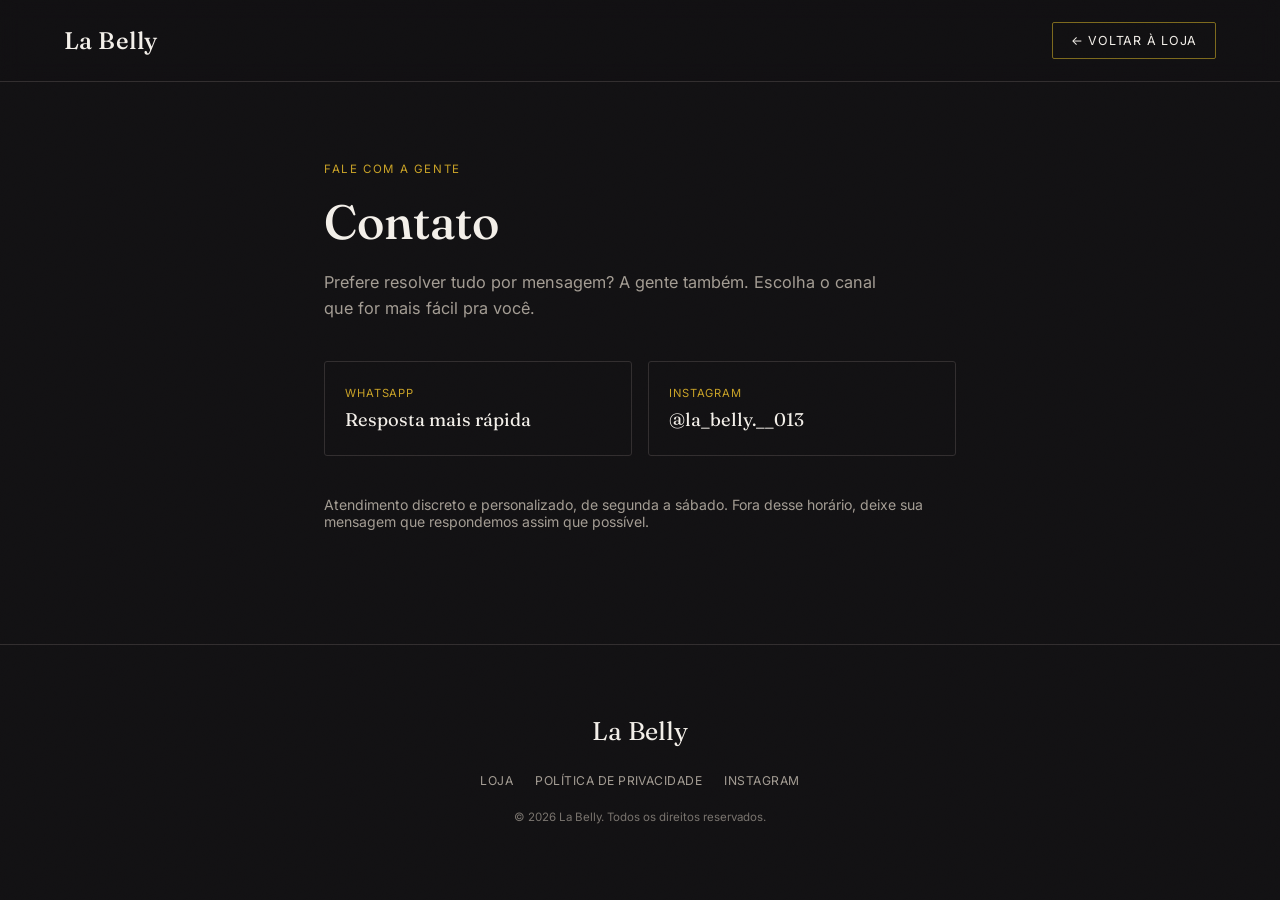
==== contato.html @ c4e5e794 "teste" ====
<!DOCTYPE html>
<html lang="pt-BR">
<head>
<meta charset="UTF-8">
<meta name="viewport" content="width=device-width, initial-scale=1.0">
<title>Contato — La Belly</title>
<meta name="description" content="Fale com a La Belly pelo WhatsApp ou Instagram, com atendimento discreto e personalizado.">
<link rel="canonical" href="https://labelly.netlify.app/contato.html">
<link rel="icon" type="image/svg+xml" href="favicon.svg">
<meta name="theme-color" content="#121113">
<link rel="preconnect" href="https://fonts.googleapis.com">
<link rel="preconnect" href="https://fonts.gstatic.com" crossorigin>
<link href="https://fonts.googleapis.com/css2?family=Fraunces:ital,opsz,wght@0,9..144,300;0,9..144,500;0,9..144,600;1,9..144,500&family=Inter:wght@400;500;600&display=swap" rel="stylesheet">
<link rel="stylesheet" href="css/style.css">
</head>
<body>

<div class="grain"></div>

<header class="site-header">
  <a class="brand" href="index.html">La Belly</a>
  <a class="header-cta" href="index.html">← Voltar à loja</a>
</header>

<main class="page-content">
  <p class="page-kicker">Fale com a gente</p>
  <h1 class="page-title">Contato</h1>
  <p class="page-lead">Prefere resolver tudo por mensagem? A gente também. Escolha o canal que for mais fácil pra você.</p>

  <div class="page-contact-grid">
    <a class="page-contact-card" id="contatoWhatsapp" target="_blank" rel="noopener">
      <span class="page-contact-label">WhatsApp</span>
      <span class="page-contact-value">Resposta mais rápida</span>
    </a>
    <a class="page-contact-card" href="https://instagram.com/la_belly.__013" target="_blank" rel="noopener">
      <span class="page-contact-label">Instagram</span>
      <span class="page-contact-value">@la_belly.__013</span>
    </a>
  </div>

  <p class="page-note">Atendimento discreto e personalizado, de segunda a sábado. Fora desse horário, deixe sua mensagem que respondemos assim que possível.</p>
</main>

<footer class="site-footer">
  <div class="footer-brand">La Belly</div>
  <div class="footer-links">
    <a href="index.html">Loja</a>
    <a href="privacidade.html">Política de Privacidade</a>
    <a href="https://instagram.com/la_belly.__013" target="_blank" rel="noopener">Instagram</a>
  </div>
  <p class="footer-fine">© <span id="year"></span> La Belly. Todos os direitos reservados.</p>
</footer>

<script src="js/config.js"></script>
<script>
  document.getElementById('contatoWhatsapp').href =
    'https://wa.me/' + CONFIG.whatsappNumber + '?text=' +
    encodeURIComponent('Olá! Vim pelo site da ' + CONFIG.nomeLoja + ' e queria tirar uma dúvida.');
  document.getElementById('year').textContent = new Date().getFullYear();
</script>
</body>
</html>
---- css/style.css ----
/* ==========================================================
   LA BELLY — design tokens
   ========================================================== */
:root{
  --bg: #121113;
  --bg-alt: #1a1719;
  --card: #1c1a1d;
  --line: #322e2f;
  --text: #F3EFE9;
  --text-muted: #a39c93;
  --accent: #C9A227;
  --accent-dim: #7c691d;
  --accent-soft: rgba(201,162,39,0.14);

  --serif: 'Fraunces', Georgia, serif;
  --sans: 'Inter', -apple-system, sans-serif;

  --maxw: 1240px;
}

*{ box-sizing: border-box; }
html{ scroll-behavior: smooth; }

body{
  margin: 0;
  background: var(--bg);
  color: var(--text);
  font-family: var(--sans);
  -webkit-font-smoothing: antialiased;
}

img{ max-width: 100%; display: block; }
a{ color: inherit; text-decoration: none; }

@media (prefers-reduced-motion: reduce){
  *{ animation-duration: 0.001ms !important; transition-duration: 0.001ms !important; scroll-behavior: auto !important; }
}

/* film-grain overlay for depth */
.grain{
  position: fixed; inset: 0; pointer-events: none; z-index: 999;
  opacity: 0.035; mix-blend-mode: overlay;
  background-image: url("data:image/svg+xml,%3Csvg xmlns='http://www.w3.org/2000/svg' width='120' height='120'%3E%3Cfilter id='n'%3E%3CfeTurbulence type='fractalNoise' baseFrequency='0.9' numOctaves='2' stitchTiles='stitch'/%3E%3C/filter%3E%3Crect width='100%25' height='100%25' filter='url(%23n)'/%3E%3C/svg%3E");
}

/* ==========================================================
   HEADER
   ========================================================== */
.site-header{
  position: sticky; top: 0; z-index: 100;
  display: flex; align-items: center; justify-content: space-between;
  padding: 22px clamp(20px, 5vw, 64px);
  background: rgba(18,17,19,0.82);
  backdrop-filter: blur(10px);
  border-bottom: 1px solid var(--line);
}
.brand{
  font-family: var(--serif);
  font-weight: 500;
  font-size: 1.5rem;
  letter-spacing: 0.02em;
}
.main-nav{
  display: flex; gap: 28px;
  font-size: 0.8rem;
  letter-spacing: 0.08em;
  text-transform: uppercase;
  color: var(--text-muted);
}
.main-nav a{ transition: color 0.2s ease; }
.main-nav a:hover, .main-nav a:focus-visible{ color: var(--accent); }
.header-actions{ display: flex; align-items: center; gap: 18px; }

.header-cta{
  font-size: 0.78rem;
  letter-spacing: 0.06em;
  text-transform: uppercase;
  border: 1px solid var(--accent-dim);
  padding: 10px 18px;
  border-radius: 2px;
  transition: border-color 0.2s ease, background 0.2s ease, transform 0.2s ease;
}
.header-cta:hover, .header-cta:focus-visible{
  border-color: var(--accent);
  background: var(--accent-soft);
  transform: translateY(-1px);
}

/* nav links get an animated underline */
.main-nav a{ position: relative; padding-bottom: 4px; }
.main-nav a::after{
  content: "";
  position: absolute; left: 0; bottom: 0;
  width: 0; height: 1px;
  background: var(--accent);
  transition: width 0.25s ease;
}
.main-nav a:hover::after, .main-nav a:focus-visible::after{ width: 100%; }

/* hamburger */
.menu-toggle{
  display: none;
  flex-direction: column;
  justify-content: center;
  gap: 5px;
  width: 40px; height: 40px;
  background: transparent;
  border: 1px solid var(--line);
  border-radius: 2px;
  cursor: pointer;
  padding: 0;
}
.menu-toggle span{
  display: block;
  width: 18px; height: 1px;
  margin: 0 auto;
  background: var(--text);
  transition: transform 0.3s ease, opacity 0.3s ease;
}
.menu-toggle[aria-expanded="true"] span:nth-child(1){ transform: translateY(6px) rotate(45deg); }
.menu-toggle[aria-expanded="true"] span:nth-child(2){ opacity: 0; }
.menu-toggle[aria-expanded="true"] span:nth-child(3){ transform: translateY(-6px) rotate(-45deg); }

/* mobile drawer */
.drawer{
  position: fixed; top: 0; right: 0; z-index: 200;
  width: min(300px, 78vw); height: 100dvh;
  background: var(--bg-alt);
  border-left: 1px solid var(--line);
  padding: 90px 30px 40px;
  display: flex; flex-direction: column; justify-content: space-between;
  transform: translateX(100%);
  transition: transform 0.4s cubic-bezier(.2,.8,.2,1);
}
.drawer.open{ transform: translateX(0); }
.drawer-nav{
  display: flex; flex-direction: column; gap: 22px;
  font-family: var(--serif);
  font-size: 1.4rem;
}
.drawer-whatsapp{
  border: 1px solid var(--accent-dim);
  text-align: center;
  padding: 14px;
  border-radius: 2px;
  font-size: 0.82rem;
  letter-spacing: 0.05em;
  text-transform: uppercase;
}
.drawer-backdrop{
  position: fixed; inset: 0; z-index: 190;
  background: rgba(0,0,0,0.5);
  opacity: 0; pointer-events: none;
  transition: opacity 0.35s ease;
}
.drawer-backdrop.open{ opacity: 1; pointer-events: auto; }

@media (max-width: 720px){
  .main-nav{ display: none; }
  .menu-toggle{ display: flex; }
  .header-cta{ display: none; }

  /* Hero mais compacto no mobile: dá pra ler o slogan inteiro e já
     enxergar o início do catálogo sem precisar rolar muito. */
  .hero{
    min-height: auto;
    padding-top: 48px;
    padding-bottom: 44px;
  }
  .hero-eyebrow{ margin-bottom: 16px; }
  .hero-title{
    font-size: clamp(2.1rem, 8vw, 2.8rem);
    margin-bottom: 18px;
  }
  .hero-sub{
    font-size: 0.98rem;
    margin-bottom: 26px;
  }
  .hero-actions{
    gap: 18px;
    margin-bottom: 30px;
  }
  .hero-trust{
    gap: 10px 20px;
    padding-top: 18px;
  }
}

/* ==========================================================
   HERO
   ========================================================== */
.hero{
  position: relative;
  min-height: 66vh;
  display: flex; align-items: center;
  padding: 0 clamp(20px, 5vw, 64px);
  overflow: hidden;
  border-bottom: 1px solid var(--line);
}
.hero-inner{ max-width: 640px; position: relative; z-index: 2; }
.hero-eyebrow{
  font-size: 0.78rem;
  letter-spacing: 0.14em;
  text-transform: uppercase;
  color: var(--accent);
  margin: 0 0 22px;
}
.hero-title{
  font-family: var(--serif);
  font-weight: 500;
  font-size: clamp(2.6rem, 6vw, 4.4rem);
  line-height: 1.05;
  margin: 0 0 24px;
  letter-spacing: -0.01em;
}
.hero-title em{
  font-style: italic;
  font-weight: 500;
  color: var(--accent);
}
.hero-sub{
  font-size: 1.02rem;
  line-height: 1.65;
  color: var(--text-muted);
  max-width: 460px;
  margin: 0 0 36px;
}
.hero-actions{
  display: flex; align-items: center; gap: 28px;
  margin-bottom: 46px;
  flex-wrap: wrap;
}

.hero-btn{
  display: inline-block;
  background: var(--accent);
  color: #121113;
  font-weight: 600;
  font-size: 0.85rem;
  letter-spacing: 0.04em;
  text-transform: uppercase;
  padding: 15px 30px;
  border-radius: 2px;
  transition: transform 0.25s ease, box-shadow 0.25s ease;
}
.hero-btn:hover, .hero-btn:focus-visible{
  transform: translateY(-2px);
  box-shadow: 0 10px 30px -10px rgba(201,162,39,0.5);
}

.hero-link{
  font-size: 0.85rem;
  color: var(--text-muted);
  border-bottom: 1px solid transparent;
  transition: color 0.2s ease, border-color 0.2s ease;
}
.hero-link:hover, .hero-link:focus-visible{
  color: var(--text);
  border-color: var(--line);
}

.hero-trust{
  display: flex; flex-wrap: wrap; gap: 12px 28px;
  list-style: none;
  margin: 0; padding: 22px 0 0;
  border-top: 1px solid var(--line);
  max-width: 480px;
}
.hero-trust li{
  font-size: 0.74rem;
  letter-spacing: 0.04em;
  text-transform: uppercase;
  color: var(--text-muted);
  position: relative;
  padding-left: 14px;
}
.hero-trust li::before{
  content: "";
  position: absolute; left: 0; top: 6px;
  width: 5px; height: 5px;
  background: var(--accent);
  border-radius: 50%;
}

.hero-tagline{
  position: absolute;
  right: -4vw; top: 50%; transform: translateY(-50%);
  font-family: var(--serif);
  font-style: italic;
  font-weight: 500;
  font-size: clamp(6rem, 22vw, 18rem);
  color: transparent;
  -webkit-text-stroke: 1px var(--line);
  z-index: 1;
  user-select: none;
  white-space: nowrap;
}

.hero-scroll{
  position: absolute;
  left: clamp(20px, 5vw, 64px);
  bottom: 34px;
  display: flex; align-items: center; gap: 10px;
  font-size: 0.68rem;
  letter-spacing: 0.12em;
  text-transform: uppercase;
  color: var(--text-muted);
  z-index: 2;
}
.hero-scroll span{
  width: 1px; height: 30px;
  background: linear-gradient(var(--accent), transparent);
  animation: scrollpulse 1.8s ease-in-out infinite;
}
@keyframes scrollpulse{
  0%, 100%{ opacity: 0.3; transform: scaleY(0.7); transform-origin: top; }
  50%{ opacity: 1; transform: scaleY(1); transform-origin: top; }
}

@media (max-width: 900px){
  .hero-tagline{ display: none; }
}
@media (max-width: 560px){
  .hero-scroll{ display: none; }
}

/* ==========================================================
   SOBRE (about strip between hero and catalog)
   ========================================================== */
.sobre{
  border-bottom: 1px solid var(--line);
  background: var(--bg-alt);
}
.sobre-inner{
  max-width: 720px;
  margin: 0 auto;
  padding: 60px clamp(20px, 5vw, 64px);
  text-align: center;
}
.sobre-kicker{
  font-size: 0.72rem;
  letter-spacing: 0.14em;
  text-transform: uppercase;
  color: var(--accent);
  margin: 0 0 16px;
}
.sobre-texto{
  font-family: var(--serif);
  font-size: 1.3rem;
  line-height: 1.55;
  font-weight: 300;
  margin: 0;
  color: var(--text);
}

/* ==========================================================
   CATALOGO
   ========================================================== */
.catalogo{
  max-width: var(--maxw);
  margin: 0 auto;
  padding: 90px clamp(20px, 5vw, 64px) 40px;
}
.catalogo-head{
  display: flex; align-items: baseline; justify-content: space-between;
  border-bottom: 1px solid var(--line);
  padding-bottom: 22px;
  margin-bottom: 28px;
}
.catalogo-head h2{
  font-family: var(--serif);
  font-weight: 500;
  font-size: 2rem;
  margin: 0;
}
.catalogo-count{
  font-size: 0.82rem;
  color: var(--text-muted);
  margin: 0;
}

.busca-wrap{
  position: relative;
  display: flex; align-items: center;
  max-width: 420px;
  margin-bottom: 26px;
}
.busca-icone{
  position: absolute; left: 16px;
  color: var(--text-muted);
  pointer-events: none;
}
.busca-input{
  width: 100%;
  background: transparent;
  border: 1px solid var(--line);
  border-radius: 30px;
  padding: 13px 40px 13px 44px;
  font-family: var(--sans);
  font-size: 0.88rem;
  color: var(--text);
  transition: border-color 0.2s ease, background 0.2s ease;
}
.busca-input::placeholder{ color: var(--text-muted); }
.busca-input:hover{ border-color: var(--accent-dim); }
.busca-input:focus-visible, .busca-input:focus{
  outline: none;
  border-color: var(--accent);
  background: var(--accent-soft);
}
/* remove o "x" nativo do input search em navegadores baseados em WebKit/Chromium,
   já que temos nosso próprio botão de limpar estilizado */
.busca-input::-webkit-search-cancel-button{ -webkit-appearance: none; }

.busca-limpar{
  position: absolute; right: 12px;
  width: 24px; height: 24px;
  border: none;
  background: transparent;
  color: var(--text-muted);
  font-size: 0.75rem;
  cursor: pointer;
  border-radius: 50%;
  transition: color 0.2s ease, background 0.2s ease;
}
.busca-limpar:hover{ color: var(--accent); background: var(--accent-soft); }

.filtros{
  display: flex; flex-wrap: wrap; gap: 10px;
  margin-bottom: 44px;
}
.filtro-btn{
  font-size: 0.78rem;
  letter-spacing: 0.05em;
  text-transform: uppercase;
  padding: 9px 16px;
  border: 1px solid var(--line);
  border-radius: 20px;
  background: transparent;
  color: var(--text-muted);
  cursor: pointer;
  transition: all 0.2s ease;
  font-family: var(--sans);
}
.filtro-btn:hover{ color: var(--text); border-color: var(--accent-dim); }
.filtro-btn.ativo{
  color: #121113;
  background: var(--accent);
  border-color: var(--accent);
}

/* ==========================================================
   GRID + CARD (signature: hanging price tag)
   ========================================================== */
.grid{
  display: grid;
  grid-template-columns: repeat(auto-fill, minmax(260px, 1fr));
  gap: 34px 26px;
}

.card{
  position: relative;
  transition: transform 0.35s cubic-bezier(.2,.8,.2,1);
}
.card-media{
  position: relative;
  aspect-ratio: 4 / 5;
  overflow: hidden;
  background: var(--card);
  border: 1px solid var(--line);
  transition: border-color 0.35s ease, box-shadow 0.35s ease;
}
.card-media img{
  width: 100%; height: 100%; object-fit: cover;
  transition: transform 0.6s cubic-bezier(.2,.7,.2,1);
}
.card:hover{ transform: translateY(-5px); }
.card:hover .card-media{
  border-color: var(--accent-dim);
  box-shadow: 0 22px 40px -22px rgba(0,0,0,0.65);
}
.card:hover .card-media img{ transform: scale(1.045); }

.badge{
  position: absolute; top: 14px; left: 14px;
  font-size: 0.65rem; letter-spacing: 0.1em; text-transform: uppercase;
  background: var(--bg); color: var(--accent);
  border: 1px solid var(--accent-dim);
  padding: 5px 9px; border-radius: 20px;
  z-index: 3;
}
.badge-promo{
  top: 14px; left: auto; right: 14px;
  color: #121113;
  background: var(--accent);
  border-color: var(--accent);
}
/* quando os dois badges coexistem (novo + promo), empilha em vez de sobrepor */
.badge + .badge-promo{ top: 14px; }
.badge-esgotado{
  left: 14px; right: auto;
  color: var(--text);
  background: var(--bg);
  border-color: var(--line);
}

.tag-price-riscado{
  display: block;
  font-size: 0.78rem;
  color: var(--text-muted);
  text-decoration: line-through;
  margin-bottom: 2px;
}
.tag-price-promo{ color: var(--accent); }

.card-esgotado .card-media{ opacity: 0.55; }
.card-esgotado .card-media img{ filter: grayscale(35%); }
.card-esgotado .card-name, .card-esgotado .card-desc{ opacity: 0.6; }

/* the hanging tag */
.tag{
  position: absolute;
  top: 16px; right: -6px;
  display: flex; flex-direction: column; align-items: center;
  transform-origin: top center;
  transform: rotate(9deg);
  transition: transform 0.4s cubic-bezier(.2,.8,.2,1);
  z-index: 4;
  cursor: pointer;
}
.tag::before{
  content: "";
  width: 1px; height: 16px;
  background: var(--text-muted);
  opacity: 0.6;
}
.tag-body{
  position: relative;
  background: var(--bg);
  border: 1px solid var(--accent-dim);
  border-radius: 3px;
  padding: 10px 14px 12px;
  min-width: 108px;
  text-align: center;
  box-shadow: 0 8px 20px -8px rgba(0,0,0,0.6);
}
.tag-body::before{
  content: "";
  position: absolute; top: -5px; left: 50%; transform: translateX(-50%);
  width: 7px; height: 7px;
  border-radius: 50%;
  background: var(--bg);
  border: 1px solid var(--accent-dim);
}
.tag-price{
  display: block;
  font-family: var(--serif);
  font-size: 1.05rem;
  color: var(--accent);
  white-space: nowrap;
}
.tag-cta{
  display: block;
  max-height: 0;
  overflow: hidden;
  opacity: 0;
  font-size: 0.66rem;
  letter-spacing: 0.05em;
  text-transform: uppercase;
  color: var(--text);
  border-top: 1px dashed transparent;
  transition: max-height 0.35s ease, opacity 0.3s ease, margin-top 0.35s ease, border-color 0.3s ease;
  /* reset para quando o elemento é um <button> (adicionar ao carrinho) */
  background: none;
  border-left: none; border-right: none; border-bottom: none;
  padding-left: 0; padding-right: 0;
  width: 100%;
  font-family: var(--sans);
  cursor: pointer;
}
.tag-cta-desabilitado{
  cursor: not-allowed;
  color: var(--text-muted);
}

.card:hover .tag,
.tag:focus-within{
  transform: rotate(0deg);
}
.card:hover .tag-cta,
.tag:focus-within .tag-cta{
  max-height: 40px;
  opacity: 1;
  margin-top: 8px;
  border-color: var(--line);
  padding-top: 8px;
}
.tag-cta:hover, .tag-cta:focus-visible{ color: var(--accent); }

/* em telas sem hover confiável (celular/tablet), o CTA já fica visível */
@media (hover: none){
  .tag-cta{
    max-height: 40px;
    opacity: 1;
    margin-top: 8px;
    border-color: var(--line);
    padding-top: 8px;
  }
}

.card-info{ padding: 16px 2px 0; }
.card-category{
  margin: 0 0 6px;
  font-size: 0.68rem;
  letter-spacing: 0.1em;
  text-transform: uppercase;
  color: var(--accent);
}
.card-name{
  margin: 0 0 6px;
  font-family: var(--serif);
  font-weight: 500;
  font-size: 1.15rem;
}
.card-desc{
  margin: 0;
  font-size: 0.86rem;
  line-height: 1.5;
  color: var(--text-muted);
}

.empty-state{
  grid-column: 1 / -1;
  text-align: center;
  padding: 60px 20px;
  color: var(--text-muted);
  font-size: 0.9rem;
  border: 1px dashed var(--line);
  border-radius: 4px;
}

/* ==========================================================
   FOOTER
   ========================================================== */
.site-footer{
  border-top: 1px solid var(--line);
  padding: 70px clamp(20px, 5vw, 64px) 40px;
  text-align: center;
}
.footer-brand{
  font-family: var(--serif);
  font-size: 1.6rem;
  margin-bottom: 12px;
}
.footer-note{
  color: var(--text-muted);
  font-size: 0.9rem;
  margin: 0 0 22px;
}
.footer-whatsapp{
  display: inline-block;
  border: 1px solid var(--accent-dim);
  padding: 13px 26px;
  border-radius: 2px;
  font-size: 0.82rem;
  letter-spacing: 0.05em;
  text-transform: uppercase;
  transition: border-color 0.2s ease, background 0.2s ease;
}
.footer-whatsapp:hover, .footer-whatsapp:focus-visible{
  border-color: var(--accent);
  background: var(--accent-soft);
}
.footer-links{
  display: flex; flex-wrap: wrap; justify-content: center; gap: 10px 22px;
  margin-top: 26px;
  font-size: 0.76rem;
  letter-spacing: 0.04em;
  text-transform: uppercase;
  color: var(--text-muted);
}
.footer-links a{ transition: color 0.2s ease; }
.footer-links a:hover, .footer-links a:focus-visible{ color: var(--accent); }

.footer-fine{
  margin-top: 22px;
  font-size: 0.72rem;
  color: var(--text-muted);
  opacity: 0.7;
}

/* keyboard focus visibility */
a:focus-visible, button:focus-visible{
  outline: 2px solid var(--accent);
  outline-offset: 2px;
}

/* ==========================================================
   SCROLL REVEAL + MICROINTERAÇÕES
   ========================================================== */
.reveal{
  opacity: 0;
  transform: translateY(22px);
  transition: opacity 0.7s cubic-bezier(.2,.7,.2,1), transform 0.7s cubic-bezier(.2,.7,.2,1);
}
.reveal.in-view{
  opacity: 1;
  transform: translateY(0);
}

.grid .card{
  opacity: 0;
  transform: translateY(18px);
  transition: opacity 0.6s cubic-bezier(.2,.7,.2,1), transform 0.6s cubic-bezier(.2,.7,.2,1), border-color 0.35s ease, box-shadow 0.35s ease;
}
.grid .card.in-view{
  opacity: 1;
  transform: translateY(0);
}

/* magnetic-feel press for primary buttons */
.magnetic{ will-change: transform; }
.magnetic:active{ transform: translateY(0) scale(0.97); }

.filtro-btn{ transition: all 0.2s ease, transform 0.15s ease; }
.filtro-btn:active{ transform: scale(0.95); }

.tag-cta:active{ transform: scale(0.97); }
.hero-scroll{ opacity: 0.85; }

@media (prefers-reduced-motion: reduce){
  .reveal, .grid .card{ opacity: 1 !important; transform: none !important; }
}

/* ==========================================================
   MODAL DE PRODUTO (Fase 2)
   ========================================================== */
.card-media, .card-info{ cursor: pointer; }

.produto-modal{
  position: fixed; inset: 0; z-index: 300;
  display: flex; align-items: center; justify-content: center;
  padding: 24px;
  visibility: hidden;
  opacity: 0;
  transition: opacity 0.3s ease, visibility 0.3s ease;
}
.produto-modal.open{ visibility: visible; opacity: 1; }

.produto-modal-backdrop{
  position: absolute; inset: 0;
  background: rgba(8,7,8,0.78);
  backdrop-filter: blur(3px);
}

.produto-modal-painel{
  position: relative;
  background: var(--bg-alt);
  border: 1px solid var(--line);
  max-width: 920px;
  width: 100%;
  max-height: 88vh;
  overflow-y: auto;
  display: grid;
  grid-template-columns: 1fr 1fr;
  transform: translateY(18px) scale(0.98);
  transition: transform 0.35s cubic-bezier(.2,.8,.2,1);
}
.produto-modal.open .produto-modal-painel{ transform: translateY(0) scale(1); }

.produto-modal-fechar{
  position: absolute; top: 14px; right: 14px; z-index: 5;
  width: 36px; height: 36px;
  border: 1px solid var(--line);
  background: var(--bg);
  color: var(--text);
  border-radius: 50%;
  cursor: pointer;
  font-size: 0.9rem;
  transition: border-color 0.2s ease, transform 0.2s ease;
}
.produto-modal-fechar:hover{ border-color: var(--accent); transform: rotate(90deg); }

.produto-modal-conteudo{
  display: contents;
}

.produto-galeria{ background: var(--card); position: relative; }
.produto-galeria-principal{
  aspect-ratio: 4 / 5;
  overflow: hidden;
  border-bottom: 1px solid var(--line);
  position: relative;
}
.produto-galeria-principal img{ width: 100%; height: 100%; object-fit: cover; }
.produto-badge-esgotado{ top: 14px; left: 14px; }

.galeria-thumbs{
  display: flex; gap: 8px;
  padding: 10px;
}
.galeria-thumb{
  width: 56px; height: 70px;
  padding: 0;
  border: 1px solid var(--line);
  background: none;
  cursor: pointer;
  overflow: hidden;
  opacity: 0.6;
  transition: opacity 0.2s ease, border-color 0.2s ease;
}
.galeria-thumb img{ width: 100%; height: 100%; object-fit: cover; }
.galeria-thumb.ativa, .galeria-thumb:hover{ opacity: 1; border-color: var(--accent-dim); }

.produto-info{ padding: 42px 34px; }
.produto-categoria{
  font-size: 0.7rem; letter-spacing: 0.1em; text-transform: uppercase;
  color: var(--accent); margin: 0 0 10px;
}
.produto-nome{
  font-family: var(--serif); font-weight: 500;
  font-size: 1.7rem; margin: 0 0 10px;
}
.produto-preco-linha{ margin: 0 0 20px; }
.produto-preco{
  font-family: var(--serif); font-size: 1.3rem;
  color: var(--text);
}
.produto-preco-riscado{
  display: block;
  font-size: 0.9rem;
  color: var(--text-muted);
  text-decoration: line-through;
  margin-bottom: 2px;
}
.produto-preco-promo{ color: var(--accent); }

.produto-atributo{
  font-size: 0.88rem; color: var(--text-muted);
  margin: 0 0 14px;
}
.produto-atributo span{ color: var(--text); }

.produto-tamanhos, .produto-cores{ margin-bottom: 22px; }
.produto-atributo-label{
  display: block; font-size: 0.88rem; color: var(--text); margin-bottom: 10px;
}
.tamanhos-lista, .cores-lista{ display: flex; flex-wrap: wrap; gap: 8px; }
.tamanho-chip, .cor-chip{
  min-width: 42px;
  padding: 9px 12px;
  border: 1px solid var(--line);
  background: transparent;
  color: var(--text);
  font-family: var(--sans);
  font-size: 0.82rem;
  cursor: pointer;
  border-radius: 2px;
  transition: all 0.2s ease;
}
.tamanho-chip:hover, .cor-chip:hover{ border-color: var(--accent-dim); }
.tamanho-chip.selecionado, .cor-chip.selecionado{
  background: var(--accent);
  border-color: var(--accent);
  color: #121113;
  font-weight: 600;
}

.produto-descricao{
  font-size: 0.92rem; line-height: 1.7;
  color: var(--text-muted);
  margin: 0 0 28px;
}

.produto-modal-acoes{
  display: flex; gap: 12px;
  margin-bottom: 12px;
}
.produto-qtd{
  display: flex; align-items: center; gap: 2px;
  border: 1px solid var(--line);
  border-radius: 2px;
  flex-shrink: 0;
}
.produto-qtd-btn{
  width: 38px; height: 48px;
  background: transparent;
  border: none;
  color: var(--text);
  font-size: 1.1rem;
  cursor: pointer;
  transition: color 0.2s ease, background 0.2s ease;
}
.produto-qtd-btn:hover{ color: var(--accent); background: var(--accent-soft); }
.produto-qtd-valor{
  min-width: 28px;
  text-align: center;
  font-size: 0.92rem;
}
.produto-carrinho-btn{
  flex: 1;
  display: block; text-align: center;
  background: transparent;
  color: var(--accent);
  font-weight: 600;
  font-size: 0.85rem;
  letter-spacing: 0.04em;
  text-transform: uppercase;
  padding: 15px 16px;
  border: 1px solid var(--accent-dim);
  border-radius: 2px;
  cursor: pointer;
  font-family: var(--sans);
  transition: border-color 0.25s ease, background 0.25s ease;
}
.produto-carrinho-btn:hover{
  border-color: var(--accent);
  background: var(--accent-soft);
}

.produto-comprar-btn{
  display: block; text-align: center;
  background: var(--accent);
  color: #121113;
  font-weight: 600;
  font-size: 0.85rem;
  letter-spacing: 0.04em;
  text-transform: uppercase;
  padding: 15px 20px;
  border-radius: 2px;
  transition: transform 0.25s ease, box-shadow 0.25s ease;
}
.produto-comprar-btn:hover{
  transform: translateY(-2px);
  box-shadow: 0 10px 30px -10px rgba(201,162,39,0.5);
}
.produto-aviso{
  min-height: 1.2em;
  font-size: 0.78rem;
  color: #d97757;
  margin: 10px 0 0;
  text-align: center;
}
.produto-aviso-esgotado{
  color: var(--text-muted);
  font-size: 0.9rem;
  text-align: left;
  border-top: 1px solid var(--line);
  padding-top: 20px;
}

@media (max-width: 760px){
  .produto-modal{ padding: 0; }
  .produto-modal-painel{
    grid-template-columns: 1fr;
    max-height: 100vh;
    height: 100vh;
    border: none;
  }
  .produto-info{ padding: 28px 22px 40px; }
}

/* ==========================================================
   PÁGINAS INSTITUCIONAIS (contato, privacidade)
   ========================================================== */
.page-content{
  max-width: 760px;
  margin: 0 auto;
  padding: 80px clamp(20px, 5vw, 64px) 100px;
  min-height: 60vh;
}
.page-kicker{
  font-size: 0.72rem; letter-spacing: 0.14em; text-transform: uppercase;
  color: var(--accent); margin: 0 0 16px;
}
.page-title{
  font-family: var(--serif); font-weight: 500;
  font-size: clamp(2.2rem, 5vw, 3rem);
  margin: 0 0 18px;
}
.page-lead{
  color: var(--text-muted);
  font-size: 1.02rem;
  line-height: 1.6;
  margin: 0 0 40px;
  max-width: 560px;
}

.page-contact-grid{
  display: grid;
  grid-template-columns: repeat(auto-fit, minmax(180px, 1fr));
  gap: 16px;
  margin-bottom: 40px;
}
.page-contact-card{
  display: flex; flex-direction: column; gap: 8px;
  border: 1px solid var(--line);
  padding: 24px 20px;
  border-radius: 3px;
  transition: border-color 0.2s ease, transform 0.2s ease, background 0.2s ease;
}
.page-contact-card:hover, .page-contact-card:focus-visible{
  border-color: var(--accent-dim);
  background: var(--accent-soft);
  transform: translateY(-2px);
}
.page-contact-label{
  font-size: 0.7rem; letter-spacing: 0.08em; text-transform: uppercase;
  color: var(--accent);
}
.page-contact-value{
  font-family: var(--serif); font-size: 1.15rem;
}
.page-note{ color: var(--text-muted); font-size: 0.88rem; }

.page-content--texto h2{
  font-family: var(--serif); font-weight: 500;
  font-size: 1.25rem;
  margin: 36px 0 12px;
}
.page-content--texto p{
  color: var(--text-muted);
  font-size: 0.94rem;
  line-height: 1.7;
  margin: 0 0 8px;
}
.page-content--texto a{ color: var(--accent); border-bottom: 1px solid transparent; }
.page-content--texto a:hover{ border-color: var(--accent); }

.page-aviso{
  background: var(--accent-soft);
  border: 1px solid var(--accent-dim);
  border-radius: 3px;
  padding: 16px 18px;
  font-size: 0.85rem;
  color: var(--text);
  margin-bottom: 36px;
}

/* ==========================================================
   BOTÃO/ÍCONE DO CARRINHO NO HEADER
   ========================================================== */
.cart-toggle{
  position: relative;
  display: flex; align-items: center; justify-content: center;
  width: 40px; height: 40px;
  background: transparent;
  border: 1px solid var(--line);
  border-radius: 2px;
  color: var(--text);
  cursor: pointer;
  transition: border-color 0.2s ease, color 0.2s ease, background 0.2s ease;
}
.cart-toggle:hover, .cart-toggle:focus-visible{
  border-color: var(--accent-dim);
  color: var(--accent);
  background: var(--accent-soft);
}
.cart-count{
  position: absolute; top: -7px; right: -7px;
  min-width: 18px; height: 18px;
  padding: 0 4px;
  border-radius: 20px;
  background: var(--accent);
  color: #121113;
  font-size: 0.65rem;
  font-weight: 700;
  display: flex; align-items: center; justify-content: center;
  font-family: var(--sans);
}

/* ==========================================================
   SEÇÃO DE DISCRIÇÃO E CONFIANÇA
   ========================================================== */
.confianca{
  border-top: 1px solid var(--line);
  padding: 90px clamp(20px, 5vw, 64px);
  background: var(--bg-alt);
}
.confianca-inner{ max-width: var(--maxw); margin: 0 auto; }
.confianca-kicker{
  font-size: 0.78rem; letter-spacing: 0.14em; text-transform: uppercase;
  color: var(--accent); margin: 0 0 14px; text-align: center;
}
.confianca-titulo{
  font-family: var(--serif); font-weight: 500;
  font-size: clamp(1.6rem, 3.4vw, 2.3rem);
  text-align: center;
  max-width: 640px;
  margin: 0 auto 56px;
  line-height: 1.25;
}
.confianca-grid{
  display: grid;
  grid-template-columns: repeat(auto-fit, minmax(220px, 1fr));
  gap: 30px;
}
.confianca-item{
  text-align: center;
  padding: 8px 12px;
}
.confianca-icone{
  display: inline-block;
  color: var(--accent);
  font-size: 1.3rem;
  margin-bottom: 14px;
}
.confianca-item h3{
  font-family: var(--serif); font-weight: 500;
  font-size: 1.1rem;
  margin: 0 0 10px;
}
.confianca-item p{
  color: var(--text-muted);
  font-size: 0.88rem;
  line-height: 1.6;
  margin: 0;
}

/* ==========================================================
   CARRINHO DE COMPRAS (drawer lateral)
   ========================================================== */
.cart-drawer{
  position: fixed; inset: 0; z-index: 400;
  visibility: hidden;
  pointer-events: none;
}
.cart-drawer.open{ visibility: visible; pointer-events: auto; }

.cart-backdrop{
  position: absolute; inset: 0;
  background: rgba(8,7,8,0.78);
  backdrop-filter: blur(3px);
  opacity: 0;
  transition: opacity 0.35s ease;
}
.cart-drawer.open .cart-backdrop{ opacity: 1; }

.cart-painel{
  position: absolute; top: 0; right: 0;
  width: min(420px, 92vw);
  height: 100dvh;
  background: var(--bg-alt);
  border-left: 1px solid var(--line);
  display: flex; flex-direction: column;
  transform: translateX(100%);
  transition: transform 0.4s cubic-bezier(.2,.8,.2,1);
}
.cart-drawer.open .cart-painel{ transform: translateX(0); }

.cart-head{
  display: flex; align-items: center; justify-content: space-between;
  padding: 26px 24px 20px;
  border-bottom: 1px solid var(--line);
}
.cart-head h2{
  font-family: var(--serif); font-weight: 500;
  font-size: 1.4rem;
  margin: 0;
}
.cart-fechar{
  width: 36px; height: 36px;
  border: 1px solid var(--line);
  background: var(--bg);
  color: var(--text);
  border-radius: 50%;
  cursor: pointer;
  font-size: 0.9rem;
  transition: border-color 0.2s ease, transform 0.2s ease;
}
.cart-fechar:hover{ border-color: var(--accent); transform: rotate(90deg); }

.cart-lista{
  flex: 1;
  overflow-y: auto;
  padding: 10px 24px;
}

.cart-item{
  display: grid;
  grid-template-columns: 68px 1fr auto;
  gap: 14px;
  padding: 18px 0;
  border-bottom: 1px solid var(--line);
}
.cart-item:last-child{ border-bottom: none; }
.cart-item-img{
  width: 68px; height: 84px;
  object-fit: cover;
  border: 1px solid var(--line);
  background: var(--card);
}
.cart-item-nome{
  font-family: var(--serif); font-size: 1rem;
  margin: 0 0 4px;
  line-height: 1.3;
}
.cart-item-detalhes{
  font-size: 0.76rem;
  color: var(--text-muted);
  text-transform: uppercase;
  letter-spacing: 0.03em;
  margin: 0 0 6px;
}
.cart-item-preco{
  font-size: 0.86rem;
  color: var(--accent);
  margin: 0 0 10px;
}
.cart-item-qtd{
  display: inline-flex; align-items: center; gap: 2px;
  border: 1px solid var(--line);
  border-radius: 2px;
  width: fit-content;
}
.cart-qtd-btn{
  width: 28px; height: 30px;
  background: transparent;
  border: none;
  color: var(--text);
  font-size: 0.95rem;
  cursor: pointer;
  transition: color 0.2s ease, background 0.2s ease;
}
.cart-qtd-btn:hover{ color: var(--accent); background: var(--accent-soft); }
.cart-qtd-valor{
  min-width: 22px;
  text-align: center;
  font-size: 0.84rem;
}
.cart-item-remover{
  align-self: start;
  width: 26px; height: 26px;
  background: transparent;
  border: none;
  color: var(--text-muted);
  cursor: pointer;
  font-size: 0.8rem;
  transition: color 0.2s ease;
}
.cart-item-remover:hover{ color: #d97757; }

.cart-vazio{
  padding: 60px 24px;
  text-align: center;
  color: var(--text-muted);
}
.cart-vazio p{ margin: 0 0 20px; font-size: 0.92rem; }

.cart-rodape{
  border-top: 1px solid var(--line);
  padding: 20px 24px 26px;
}
.cart-subtotal{
  display: flex; align-items: baseline; justify-content: space-between;
  margin-bottom: 16px;
}
.cart-subtotal span{
  font-size: 0.82rem;
  color: var(--text-muted);
  text-transform: uppercase;
  letter-spacing: 0.05em;
}
.cart-subtotal strong{
  font-family: var(--serif);
  font-size: 1.35rem;
  color: var(--accent);
  font-weight: 500;
}
.cart-finalizar{
  display: block; text-align: center;
  background: var(--accent);
  color: #121113;
  font-weight: 600;
  font-size: 0.85rem;
  letter-spacing: 0.04em;
  text-transform: uppercase;
  padding: 15px 20px;
  border-radius: 2px;
  margin-bottom: 14px;
  transition: transform 0.25s ease, box-shadow 0.25s ease;
}
.cart-finalizar:hover{
  transform: translateY(-2px);
  box-shadow: 0 10px 30px -10px rgba(201,162,39,0.5);
}
.cart-acoes-secundarias{
  display: flex; justify-content: space-between; gap: 12px;
}
.cart-limpar, .cart-continuar{
  background: transparent;
  border: none;
  color: var(--text-muted);
  font-size: 0.76rem;
  letter-spacing: 0.04em;
  text-transform: uppercase;
  cursor: pointer;
  padding: 6px 0;
  font-family: var(--sans);
  transition: color 0.2s ease;
}
.cart-limpar:hover{ color: #d97757; }
.cart-continuar:hover{ color: var(--accent); }
.cart-vazio .cart-continuar{
  border: 1px solid var(--accent-dim);
  padding: 12px 24px;
  border-radius: 2px;
  color: var(--text);
}
.cart-vazio .cart-continuar:hover{ border-color: var(--accent); background: var(--accent-soft); }

@media (max-width: 480px){
  .cart-painel{ width: 100%; }
}
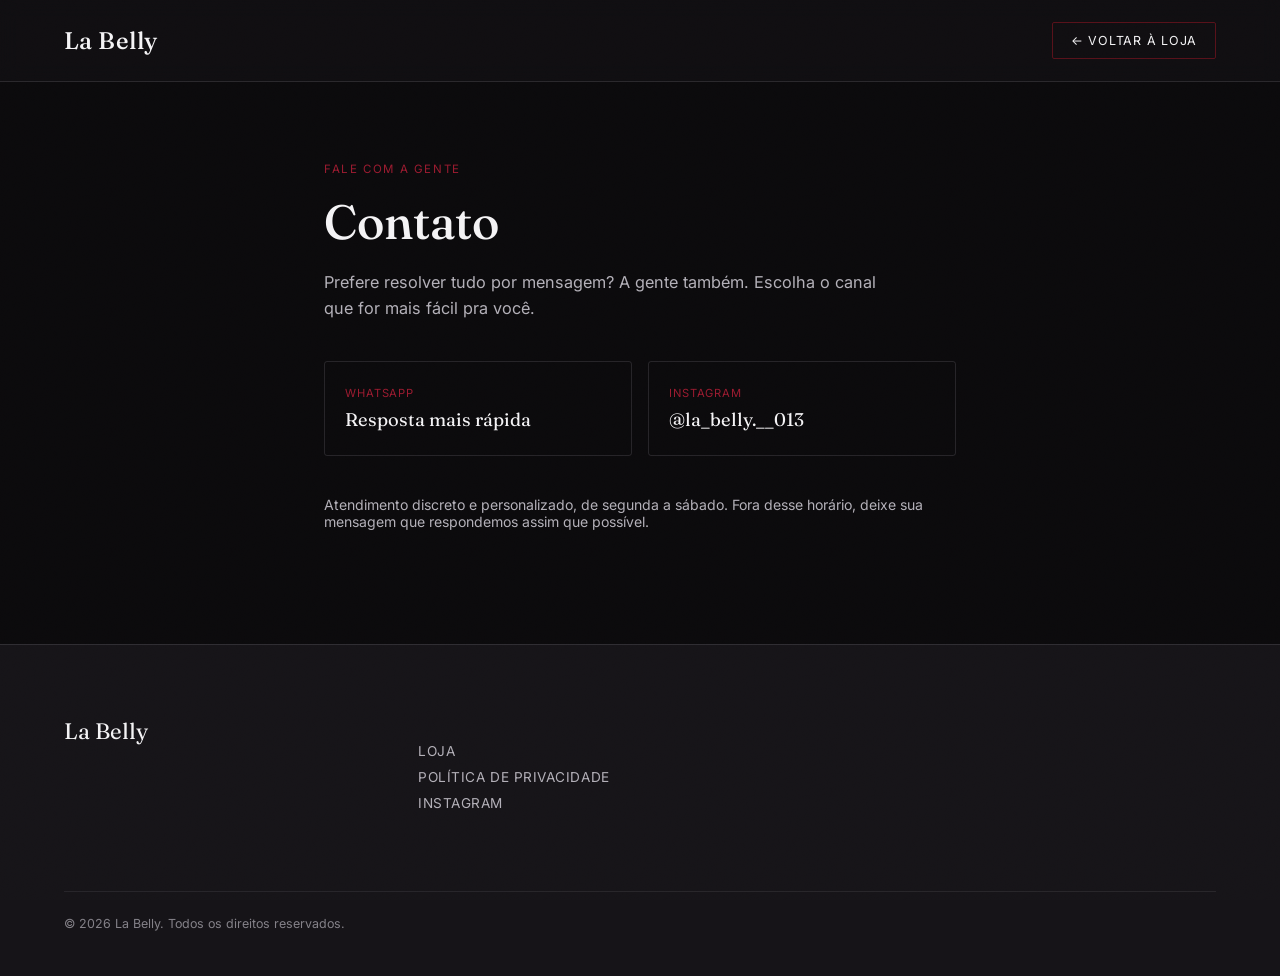
==== commit 06513550: "UPDATE2.1" ====
--- a/contato.html
+++ b/contato.html
@@ -5,7 +5,7 @@
 <meta name="viewport" content="width=device-width, initial-scale=1.0">
 <title>Contato — La Belly</title>
 <meta name="description" content="Fale com a La Belly pelo WhatsApp ou Instagram, com atendimento discreto e personalizado.">
-<link rel="canonical" href="https://labelly.netlify.app/contato.html">
+<link rel="canonical" href="https://labelly.pages.dev/contato.html">
 <link rel="icon" type="image/svg+xml" href="favicon.svg">
 <meta name="theme-color" content="#121113">
 <link rel="preconnect" href="https://fonts.googleapis.com">
--- a/css/style.css
+++ b/css/style.css
@@ -2,15 +2,18 @@
    LA BELLY — design tokens
    ========================================================== */
 :root{
-  --bg: #121113;
-  --bg-alt: #1a1719;
-  --card: #1c1a1d;
-  --line: #322e2f;
-  --text: #F3EFE9;
-  --text-muted: #a39c93;
-  --accent: #C9A227;
-  --accent-dim: #7c691d;
-  --accent-soft: rgba(201,162,39,0.14);
+  --bg-primary: #0B0A0C;
+  --bg-secondary: #161418;
+  --color-primary: #58111A;
+  --color-accent: #9B1B30;
+  --text-muted: #B3B0B8;
+  --text-main: #F4F3F5;
+
+  /* derivadas (a paleta base não cobre borda/sombra/preenchimento translúcido,
+     necessários pra manter os mesmos usos que existiam antes) */
+  --border: rgba(179,176,184,0.16);
+  --accent-soft: rgba(155,27,48,0.16);
+  --shadow-accent: rgba(155,27,48,0.45);
 
   --serif: 'Fraunces', Georgia, serif;
   --sans: 'Inter', -apple-system, sans-serif;
@@ -23,8 +26,8 @@
 
 body{
   margin: 0;
-  background: var(--bg);
-  color: var(--text);
+  background: var(--bg-primary);
+  color: var(--text-main);
   font-family: var(--sans);
   -webkit-font-smoothing: antialiased;
 }
@@ -52,7 +55,7 @@
   padding: 22px clamp(20px, 5vw, 64px);
   background: rgba(18,17,19,0.82);
   backdrop-filter: blur(10px);
-  border-bottom: 1px solid var(--line);
+  border-bottom: 1px solid var(--border);
 }
 .brand{
   font-family: var(--serif);
@@ -68,20 +71,20 @@
   color: var(--text-muted);
 }
 .main-nav a{ transition: color 0.2s ease; }
-.main-nav a:hover, .main-nav a:focus-visible{ color: var(--accent); }
+.main-nav a:hover, .main-nav a:focus-visible{ color: var(--color-accent); }
 .header-actions{ display: flex; align-items: center; gap: 18px; }
 
 .header-cta{
   font-size: 0.78rem;
   letter-spacing: 0.06em;
   text-transform: uppercase;
-  border: 1px solid var(--accent-dim);
+  border: 1px solid var(--color-primary);
   padding: 10px 18px;
   border-radius: 2px;
   transition: border-color 0.2s ease, background 0.2s ease, transform 0.2s ease;
 }
 .header-cta:hover, .header-cta:focus-visible{
-  border-color: var(--accent);
+  border-color: var(--color-accent);
   background: var(--accent-soft);
   transform: translateY(-1px);
 }
@@ -92,7 +95,7 @@
   content: "";
   position: absolute; left: 0; bottom: 0;
   width: 0; height: 1px;
-  background: var(--accent);
+  background: var(--color-accent);
   transition: width 0.25s ease;
 }
 .main-nav a:hover::after, .main-nav a:focus-visible::after{ width: 100%; }
@@ -105,7 +108,7 @@
   gap: 5px;
   width: 40px; height: 40px;
   background: transparent;
-  border: 1px solid var(--line);
+  border: 1px solid var(--border);
   border-radius: 2px;
   cursor: pointer;
   padding: 0;
@@ -114,7 +117,7 @@
   display: block;
   width: 18px; height: 1px;
   margin: 0 auto;
-  background: var(--text);
+  background: var(--text-main);
   transition: transform 0.3s ease, opacity 0.3s ease;
 }
 .menu-toggle[aria-expanded="true"] span:nth-child(1){ transform: translateY(6px) rotate(45deg); }
@@ -125,8 +128,8 @@
 .drawer{
   position: fixed; top: 0; right: 0; z-index: 200;
   width: min(300px, 78vw); height: 100dvh;
-  background: var(--bg-alt);
-  border-left: 1px solid var(--line);
+  background: var(--bg-secondary);
+  border-left: 1px solid var(--border);
   padding: 90px 30px 40px;
   display: flex; flex-direction: column; justify-content: space-between;
   transform: translateX(100%);
@@ -139,7 +142,7 @@
   font-size: 1.4rem;
 }
 .drawer-whatsapp{
-  border: 1px solid var(--accent-dim);
+  border: 1px solid var(--color-primary);
   text-align: center;
   padding: 14px;
   border-radius: 2px;
@@ -195,14 +198,14 @@
   display: flex; align-items: center;
   padding: 0 clamp(20px, 5vw, 64px);
   overflow: hidden;
-  border-bottom: 1px solid var(--line);
+  border-bottom: 1px solid var(--border);
 }
 .hero-inner{ max-width: 640px; position: relative; z-index: 2; }
 .hero-eyebrow{
   font-size: 0.78rem;
   letter-spacing: 0.14em;
   text-transform: uppercase;
-  color: var(--accent);
+  color: var(--color-accent);
   margin: 0 0 22px;
 }
 .hero-title{
@@ -216,7 +219,7 @@
 .hero-title em{
   font-style: italic;
   font-weight: 500;
-  color: var(--accent);
+  color: var(--color-accent);
 }
 .hero-sub{
   font-size: 1.02rem;
@@ -233,8 +236,8 @@
 
 .hero-btn{
   display: inline-block;
-  background: var(--accent);
-  color: #121113;
+  background: var(--color-accent);
+  color: var(--text-main);
   font-weight: 600;
   font-size: 0.85rem;
   letter-spacing: 0.04em;
@@ -245,7 +248,7 @@
 }
 .hero-btn:hover, .hero-btn:focus-visible{
   transform: translateY(-2px);
-  box-shadow: 0 10px 30px -10px rgba(201,162,39,0.5);
+  box-shadow: 0 10px 30px -10px var(--shadow-accent);
 }
 
 .hero-link{
@@ -255,15 +258,15 @@
   transition: color 0.2s ease, border-color 0.2s ease;
 }
 .hero-link:hover, .hero-link:focus-visible{
-  color: var(--text);
-  border-color: var(--line);
+  color: var(--text-main);
+  border-color: var(--border);
 }
 
 .hero-trust{
   display: flex; flex-wrap: wrap; gap: 12px 28px;
   list-style: none;
   margin: 0; padding: 22px 0 0;
-  border-top: 1px solid var(--line);
+  border-top: 1px solid var(--border);
   max-width: 480px;
 }
 .hero-trust li{
@@ -278,7 +281,7 @@
   content: "";
   position: absolute; left: 0; top: 6px;
   width: 5px; height: 5px;
-  background: var(--accent);
+  background: var(--color-accent);
   border-radius: 50%;
 }
 
@@ -290,7 +293,7 @@
   font-weight: 500;
   font-size: clamp(6rem, 22vw, 18rem);
   color: transparent;
-  -webkit-text-stroke: 1px var(--line);
+  -webkit-text-stroke: 1px var(--border);
   z-index: 1;
   user-select: none;
   white-space: nowrap;
@@ -309,7 +312,7 @@
 }
 .hero-scroll span{
   width: 1px; height: 30px;
-  background: linear-gradient(var(--accent), transparent);
+  background: linear-gradient(var(--color-accent), transparent);
   animation: scrollpulse 1.8s ease-in-out infinite;
 }
 @keyframes scrollpulse{
@@ -328,8 +331,8 @@
    SOBRE (about strip between hero and catalog)
    ========================================================== */
 .sobre{
-  border-bottom: 1px solid var(--line);
-  background: var(--bg-alt);
+  border-bottom: 1px solid var(--border);
+  background: var(--bg-secondary);
 }
 .sobre-inner{
   max-width: 720px;
@@ -341,7 +344,7 @@
   font-size: 0.72rem;
   letter-spacing: 0.14em;
   text-transform: uppercase;
-  color: var(--accent);
+  color: var(--color-accent);
   margin: 0 0 16px;
 }
 .sobre-texto{
@@ -350,7 +353,7 @@
   line-height: 1.55;
   font-weight: 300;
   margin: 0;
-  color: var(--text);
+  color: var(--text-main);
 }
 
 /* ==========================================================
@@ -363,7 +366,7 @@
 }
 .catalogo-head{
   display: flex; align-items: baseline; justify-content: space-between;
-  border-bottom: 1px solid var(--line);
+  border-bottom: 1px solid var(--border);
   padding-bottom: 22px;
   margin-bottom: 28px;
 }
@@ -393,19 +396,19 @@
 .busca-input{
   width: 100%;
   background: transparent;
-  border: 1px solid var(--line);
+  border: 1px solid var(--border);
   border-radius: 30px;
   padding: 13px 40px 13px 44px;
   font-family: var(--sans);
   font-size: 0.88rem;
-  color: var(--text);
+  color: var(--text-main);
   transition: border-color 0.2s ease, background 0.2s ease;
 }
 .busca-input::placeholder{ color: var(--text-muted); }
-.busca-input:hover{ border-color: var(--accent-dim); }
+.busca-input:hover{ border-color: var(--color-primary); }
 .busca-input:focus-visible, .busca-input:focus{
   outline: none;
-  border-color: var(--accent);
+  border-color: var(--color-accent);
   background: var(--accent-soft);
 }
 /* remove o "x" nativo do input search em navegadores baseados em WebKit/Chromium,
@@ -423,7 +426,7 @@
   border-radius: 50%;
   transition: color 0.2s ease, background 0.2s ease;
 }
-.busca-limpar:hover{ color: var(--accent); background: var(--accent-soft); }
+.busca-limpar:hover{ color: var(--color-accent); background: var(--accent-soft); }
 
 .filtros{
   display: flex; flex-wrap: wrap; gap: 10px;
@@ -434,7 +437,7 @@
   letter-spacing: 0.05em;
   text-transform: uppercase;
   padding: 9px 16px;
-  border: 1px solid var(--line);
+  border: 1px solid var(--border);
   border-radius: 20px;
   background: transparent;
   color: var(--text-muted);
@@ -442,11 +445,11 @@
   transition: all 0.2s ease;
   font-family: var(--sans);
 }
-.filtro-btn:hover{ color: var(--text); border-color: var(--accent-dim); }
+.filtro-btn:hover{ color: var(--text-main); border-color: var(--color-primary); }
 .filtro-btn.ativo{
-  color: #121113;
-  background: var(--accent);
-  border-color: var(--accent);
+  color: var(--text-main);
+  background: var(--color-accent);
+  border-color: var(--color-accent);
 }
 
 /* ==========================================================
@@ -466,8 +469,8 @@
   position: relative;
   aspect-ratio: 4 / 5;
   overflow: hidden;
-  background: var(--card);
-  border: 1px solid var(--line);
+  background: var(--bg-secondary);
+  border: 1px solid var(--border);
   transition: border-color 0.35s ease, box-shadow 0.35s ease;
 }
 .card-media img{
@@ -476,7 +479,7 @@
 }
 .card:hover{ transform: translateY(-5px); }
 .card:hover .card-media{
-  border-color: var(--accent-dim);
+  border-color: var(--color-primary);
   box-shadow: 0 22px 40px -22px rgba(0,0,0,0.65);
 }
 .card:hover .card-media img{ transform: scale(1.045); }
@@ -484,24 +487,24 @@
 .badge{
   position: absolute; top: 14px; left: 14px;
   font-size: 0.65rem; letter-spacing: 0.1em; text-transform: uppercase;
-  background: var(--bg); color: var(--accent);
-  border: 1px solid var(--accent-dim);
+  background: var(--bg-primary); color: var(--color-accent);
+  border: 1px solid var(--color-primary);
   padding: 5px 9px; border-radius: 20px;
   z-index: 3;
 }
 .badge-promo{
   top: 14px; left: auto; right: 14px;
-  color: #121113;
-  background: var(--accent);
-  border-color: var(--accent);
+  color: var(--text-main);
+  background: var(--color-accent);
+  border-color: var(--color-accent);
 }
 /* quando os dois badges coexistem (novo + promo), empilha em vez de sobrepor */
 .badge + .badge-promo{ top: 14px; }
 .badge-esgotado{
   left: 14px; right: auto;
-  color: var(--text);
-  background: var(--bg);
-  border-color: var(--line);
+  color: var(--text-main);
+  background: var(--bg-primary);
+  border-color: var(--border);
 }
 
 .tag-price-riscado{
@@ -511,7 +514,7 @@
   text-decoration: line-through;
   margin-bottom: 2px;
 }
-.tag-price-promo{ color: var(--accent); }
+.tag-price-promo{ color: var(--color-accent); }
 
 .card-esgotado .card-media{ opacity: 0.55; }
 .card-esgotado .card-media img{ filter: grayscale(35%); }
@@ -536,8 +539,8 @@
 }
 .tag-body{
   position: relative;
-  background: var(--bg);
-  border: 1px solid var(--accent-dim);
+  background: var(--bg-primary);
+  border: 1px solid var(--color-primary);
   border-radius: 3px;
   padding: 10px 14px 12px;
   min-width: 108px;
@@ -549,14 +552,14 @@
   position: absolute; top: -5px; left: 50%; transform: translateX(-50%);
   width: 7px; height: 7px;
   border-radius: 50%;
-  background: var(--bg);
-  border: 1px solid var(--accent-dim);
+  background: var(--bg-primary);
+  border: 1px solid var(--color-primary);
 }
 .tag-price{
   display: block;
   font-family: var(--serif);
   font-size: 1.05rem;
-  color: var(--accent);
+  color: var(--color-accent);
   white-space: nowrap;
 }
 .tag-cta{
@@ -567,7 +570,7 @@
   font-size: 0.66rem;
   letter-spacing: 0.05em;
   text-transform: uppercase;
-  color: var(--text);
+  color: var(--text-main);
   border-top: 1px dashed transparent;
   transition: max-height 0.35s ease, opacity 0.3s ease, margin-top 0.35s ease, border-color 0.3s ease;
   /* reset para quando o elemento é um <button> (adicionar ao carrinho) */
@@ -592,10 +595,10 @@
   max-height: 40px;
   opacity: 1;
   margin-top: 8px;
-  border-color: var(--line);
+  border-color: var(--border);
   padding-top: 8px;
 }
-.tag-cta:hover, .tag-cta:focus-visible{ color: var(--accent); }
+.tag-cta:hover, .tag-cta:focus-visible{ color: var(--color-accent); }
 
 /* em telas sem hover confiável (celular/tablet), o CTA já fica visível */
 @media (hover: none){
@@ -603,7 +606,7 @@
     max-height: 40px;
     opacity: 1;
     margin-top: 8px;
-    border-color: var(--line);
+    border-color: var(--border);
     padding-top: 8px;
   }
 }
@@ -614,7 +617,7 @@
   font-size: 0.68rem;
   letter-spacing: 0.1em;
   text-transform: uppercase;
-  color: var(--accent);
+  color: var(--color-accent);
 }
 .card-name{
   margin: 0 0 6px;
@@ -635,7 +638,7 @@
   padding: 60px 20px;
   color: var(--text-muted);
   font-size: 0.9rem;
-  border: 1px dashed var(--line);
+  border: 1px dashed var(--border);
   border-radius: 4px;
 }
 
@@ -643,7 +646,7 @@
    FOOTER
    ========================================================== */
 .site-footer{
-  border-top: 1px solid var(--line);
+  border-top: 1px solid var(--border);
   padding: 70px clamp(20px, 5vw, 64px) 40px;
   text-align: center;
 }
@@ -659,7 +662,7 @@
 }
 .footer-whatsapp{
   display: inline-block;
-  border: 1px solid var(--accent-dim);
+  border: 1px solid var(--color-primary);
   padding: 13px 26px;
   border-radius: 2px;
   font-size: 0.82rem;
@@ -668,7 +671,7 @@
   transition: border-color 0.2s ease, background 0.2s ease;
 }
 .footer-whatsapp:hover, .footer-whatsapp:focus-visible{
-  border-color: var(--accent);
+  border-color: var(--color-accent);
   background: var(--accent-soft);
 }
 .footer-links{
@@ -680,7 +683,7 @@
   color: var(--text-muted);
 }
 .footer-links a{ transition: color 0.2s ease; }
-.footer-links a:hover, .footer-links a:focus-visible{ color: var(--accent); }
+.footer-links a:hover, .footer-links a:focus-visible{ color: var(--color-accent); }
 
 .footer-fine{
   margin-top: 22px;
@@ -691,7 +694,7 @@
 
 /* keyboard focus visibility */
 a:focus-visible, button:focus-visible{
-  outline: 2px solid var(--accent);
+  outline: 2px solid var(--color-accent);
   outline-offset: 2px;
 }
 
@@ -755,8 +758,8 @@
 
 .produto-modal-painel{
   position: relative;
-  background: var(--bg-alt);
-  border: 1px solid var(--line);
+  background: var(--bg-secondary);
+  border: 1px solid var(--border);
   max-width: 920px;
   width: 100%;
   max-height: 88vh;
@@ -771,25 +774,25 @@
 .produto-modal-fechar{
   position: absolute; top: 14px; right: 14px; z-index: 5;
   width: 36px; height: 36px;
-  border: 1px solid var(--line);
-  background: var(--bg);
-  color: var(--text);
+  border: 1px solid var(--border);
+  background: var(--bg-primary);
+  color: var(--text-main);
   border-radius: 50%;
   cursor: pointer;
   font-size: 0.9rem;
   transition: border-color 0.2s ease, transform 0.2s ease;
 }
-.produto-modal-fechar:hover{ border-color: var(--accent); transform: rotate(90deg); }
+.produto-modal-fechar:hover{ border-color: var(--color-accent); transform: rotate(90deg); }
 
 .produto-modal-conteudo{
   display: contents;
 }
 
-.produto-galeria{ background: var(--card); position: relative; }
+.produto-galeria{ background: var(--bg-secondary); position: relative; }
 .produto-galeria-principal{
   aspect-ratio: 4 / 5;
   overflow: hidden;
-  border-bottom: 1px solid var(--line);
+  border-bottom: 1px solid var(--border);
   position: relative;
 }
 .produto-galeria-principal img{ width: 100%; height: 100%; object-fit: cover; }
@@ -802,7 +805,7 @@
 .galeria-thumb{
   width: 56px; height: 70px;
   padding: 0;
-  border: 1px solid var(--line);
+  border: 1px solid var(--border);
   background: none;
   cursor: pointer;
   overflow: hidden;
@@ -810,12 +813,12 @@
   transition: opacity 0.2s ease, border-color 0.2s ease;
 }
 .galeria-thumb img{ width: 100%; height: 100%; object-fit: cover; }
-.galeria-thumb.ativa, .galeria-thumb:hover{ opacity: 1; border-color: var(--accent-dim); }
+.galeria-thumb.ativa, .galeria-thumb:hover{ opacity: 1; border-color: var(--color-primary); }
 
 .produto-info{ padding: 42px 34px; }
 .produto-categoria{
   font-size: 0.7rem; letter-spacing: 0.1em; text-transform: uppercase;
-  color: var(--accent); margin: 0 0 10px;
+  color: var(--color-accent); margin: 0 0 10px;
 }
 .produto-nome{
   font-family: var(--serif); font-weight: 500;
@@ -824,7 +827,7 @@
 .produto-preco-linha{ margin: 0 0 20px; }
 .produto-preco{
   font-family: var(--serif); font-size: 1.3rem;
-  color: var(--text);
+  color: var(--text-main);
 }
 .produto-preco-riscado{
   display: block;
@@ -833,36 +836,36 @@
   text-decoration: line-through;
   margin-bottom: 2px;
 }
-.produto-preco-promo{ color: var(--accent); }
+.produto-preco-promo{ color: var(--color-accent); }
 
 .produto-atributo{
   font-size: 0.88rem; color: var(--text-muted);
   margin: 0 0 14px;
 }
-.produto-atributo span{ color: var(--text); }
+.produto-atributo span{ color: var(--text-main); }
 
 .produto-tamanhos, .produto-cores{ margin-bottom: 22px; }
 .produto-atributo-label{
-  display: block; font-size: 0.88rem; color: var(--text); margin-bottom: 10px;
+  display: block; font-size: 0.88rem; color: var(--text-main); margin-bottom: 10px;
 }
 .tamanhos-lista, .cores-lista{ display: flex; flex-wrap: wrap; gap: 8px; }
 .tamanho-chip, .cor-chip{
   min-width: 42px;
   padding: 9px 12px;
-  border: 1px solid var(--line);
+  border: 1px solid var(--border);
   background: transparent;
-  color: var(--text);
+  color: var(--text-main);
   font-family: var(--sans);
   font-size: 0.82rem;
   cursor: pointer;
   border-radius: 2px;
   transition: all 0.2s ease;
 }
-.tamanho-chip:hover, .cor-chip:hover{ border-color: var(--accent-dim); }
+.tamanho-chip:hover, .cor-chip:hover{ border-color: var(--color-primary); }
 .tamanho-chip.selecionado, .cor-chip.selecionado{
-  background: var(--accent);
-  border-color: var(--accent);
-  color: #121113;
+  background: var(--color-accent);
+  border-color: var(--color-accent);
+  color: var(--text-main);
   font-weight: 600;
 }
 
@@ -878,7 +881,7 @@
 }
 .produto-qtd{
   display: flex; align-items: center; gap: 2px;
-  border: 1px solid var(--line);
+  border: 1px solid var(--border);
   border-radius: 2px;
   flex-shrink: 0;
 }
@@ -886,12 +889,12 @@
   width: 38px; height: 48px;
   background: transparent;
   border: none;
-  color: var(--text);
+  color: var(--text-main);
   font-size: 1.1rem;
   cursor: pointer;
   transition: color 0.2s ease, background 0.2s ease;
 }
-.produto-qtd-btn:hover{ color: var(--accent); background: var(--accent-soft); }
+.produto-qtd-btn:hover{ color: var(--color-accent); background: var(--accent-soft); }
 .produto-qtd-valor{
   min-width: 28px;
   text-align: center;
@@ -901,27 +904,27 @@
   flex: 1;
   display: block; text-align: center;
   background: transparent;
-  color: var(--accent);
+  color: var(--color-accent);
   font-weight: 600;
   font-size: 0.85rem;
   letter-spacing: 0.04em;
   text-transform: uppercase;
   padding: 15px 16px;
-  border: 1px solid var(--accent-dim);
+  border: 1px solid var(--color-primary);
   border-radius: 2px;
   cursor: pointer;
   font-family: var(--sans);
   transition: border-color 0.25s ease, background 0.25s ease;
 }
 .produto-carrinho-btn:hover{
-  border-color: var(--accent);
+  border-color: var(--color-accent);
   background: var(--accent-soft);
 }
 
 .produto-comprar-btn{
   display: block; text-align: center;
-  background: var(--accent);
-  color: #121113;
+  background: var(--color-accent);
+  color: var(--text-main);
   font-weight: 600;
   font-size: 0.85rem;
   letter-spacing: 0.04em;
@@ -932,7 +935,7 @@
 }
 .produto-comprar-btn:hover{
   transform: translateY(-2px);
-  box-shadow: 0 10px 30px -10px rgba(201,162,39,0.5);
+  box-shadow: 0 10px 30px -10px var(--shadow-accent);
 }
 .produto-aviso{
   min-height: 1.2em;
@@ -945,7 +948,7 @@
   color: var(--text-muted);
   font-size: 0.9rem;
   text-align: left;
-  border-top: 1px solid var(--line);
+  border-top: 1px solid var(--border);
   padding-top: 20px;
 }
 
@@ -971,7 +974,7 @@
 }
 .page-kicker{
   font-size: 0.72rem; letter-spacing: 0.14em; text-transform: uppercase;
-  color: var(--accent); margin: 0 0 16px;
+  color: var(--color-accent); margin: 0 0 16px;
 }
 .page-title{
   font-family: var(--serif); font-weight: 500;
@@ -994,46 +997,46 @@
 }
 .page-contact-card{
   display: flex; flex-direction: column; gap: 8px;
-  border: 1px solid var(--line);
+  border: 1px solid var(--border);
   padding: 24px 20px;
   border-radius: 3px;
   transition: border-color 0.2s ease, transform 0.2s ease, background 0.2s ease;
 }
 .page-contact-card:hover, .page-contact-card:focus-visible{
-  border-color: var(--accent-dim);
+  border-color: var(--color-primary);
   background: var(--accent-soft);
   transform: translateY(-2px);
 }
 .page-contact-label{
   font-size: 0.7rem; letter-spacing: 0.08em; text-transform: uppercase;
-  color: var(--accent);
+  color: var(--color-accent);
 }
 .page-contact-value{
   font-family: var(--serif); font-size: 1.15rem;
 }
 .page-note{ color: var(--text-muted); font-size: 0.88rem; }
 
-.page-content--texto h2{
+.page-content--text-maino h2{
   font-family: var(--serif); font-weight: 500;
   font-size: 1.25rem;
   margin: 36px 0 12px;
 }
-.page-content--texto p{
+.page-content--text-maino p{
   color: var(--text-muted);
   font-size: 0.94rem;
   line-height: 1.7;
   margin: 0 0 8px;
 }
-.page-content--texto a{ color: var(--accent); border-bottom: 1px solid transparent; }
-.page-content--texto a:hover{ border-color: var(--accent); }
+.page-content--text-maino a{ color: var(--color-accent); border-bottom: 1px solid transparent; }
+.page-content--text-maino a:hover{ border-color: var(--color-accent); }
 
 .page-aviso{
   background: var(--accent-soft);
-  border: 1px solid var(--accent-dim);
+  border: 1px solid var(--color-primary);
   border-radius: 3px;
   padding: 16px 18px;
   font-size: 0.85rem;
-  color: var(--text);
+  color: var(--text-main);
   margin-bottom: 36px;
 }
 
@@ -1045,15 +1048,15 @@
   display: flex; align-items: center; justify-content: center;
   width: 40px; height: 40px;
   background: transparent;
-  border: 1px solid var(--line);
+  border: 1px solid var(--border);
   border-radius: 2px;
-  color: var(--text);
+  color: var(--text-main);
   cursor: pointer;
   transition: border-color 0.2s ease, color 0.2s ease, background 0.2s ease;
 }
 .cart-toggle:hover, .cart-toggle:focus-visible{
-  border-color: var(--accent-dim);
-  color: var(--accent);
+  border-color: var(--color-primary);
+  color: var(--color-accent);
   background: var(--accent-soft);
 }
 .cart-count{
@@ -1061,8 +1064,8 @@
   min-width: 18px; height: 18px;
   padding: 0 4px;
   border-radius: 20px;
-  background: var(--accent);
-  color: #121113;
+  background: var(--color-accent);
+  color: var(--text-main);
   font-size: 0.65rem;
   font-weight: 700;
   display: flex; align-items: center; justify-content: center;
@@ -1073,14 +1076,14 @@
    SEÇÃO DE DISCRIÇÃO E CONFIANÇA
    ========================================================== */
 .confianca{
-  border-top: 1px solid var(--line);
+  border-top: 1px solid var(--border);
   padding: 90px clamp(20px, 5vw, 64px);
-  background: var(--bg-alt);
+  background: var(--bg-secondary);
 }
 .confianca-inner{ max-width: var(--maxw); margin: 0 auto; }
 .confianca-kicker{
   font-size: 0.78rem; letter-spacing: 0.14em; text-transform: uppercase;
-  color: var(--accent); margin: 0 0 14px; text-align: center;
+  color: var(--color-accent); margin: 0 0 14px; text-align: center;
 }
 .confianca-titulo{
   font-family: var(--serif); font-weight: 500;
@@ -1101,7 +1104,7 @@
 }
 .confianca-icone{
   display: inline-block;
-  color: var(--accent);
+  color: var(--color-accent);
   font-size: 1.3rem;
   margin-bottom: 14px;
 }
@@ -1140,8 +1143,8 @@
   position: absolute; top: 0; right: 0;
   width: min(420px, 92vw);
   height: 100dvh;
-  background: var(--bg-alt);
-  border-left: 1px solid var(--line);
+  background: var(--bg-secondary);
+  border-left: 1px solid var(--border);
   display: flex; flex-direction: column;
   transform: translateX(100%);
   transition: transform 0.4s cubic-bezier(.2,.8,.2,1);
@@ -1151,7 +1154,7 @@
 .cart-head{
   display: flex; align-items: center; justify-content: space-between;
   padding: 26px 24px 20px;
-  border-bottom: 1px solid var(--line);
+  border-bottom: 1px solid var(--border);
 }
 .cart-head h2{
   font-family: var(--serif); font-weight: 500;
@@ -1160,15 +1163,15 @@
 }
 .cart-fechar{
   width: 36px; height: 36px;
-  border: 1px solid var(--line);
-  background: var(--bg);
-  color: var(--text);
+  border: 1px solid var(--border);
+  background: var(--bg-primary);
+  color: var(--text-main);
   border-radius: 50%;
   cursor: pointer;
   font-size: 0.9rem;
   transition: border-color 0.2s ease, transform 0.2s ease;
 }
-.cart-fechar:hover{ border-color: var(--accent); transform: rotate(90deg); }
+.cart-fechar:hover{ border-color: var(--color-accent); transform: rotate(90deg); }
 
 .cart-lista{
   flex: 1;
@@ -1181,14 +1184,14 @@
   grid-template-columns: 68px 1fr auto;
   gap: 14px;
   padding: 18px 0;
-  border-bottom: 1px solid var(--line);
+  border-bottom: 1px solid var(--border);
 }
 .cart-item:last-child{ border-bottom: none; }
 .cart-item-img{
   width: 68px; height: 84px;
   object-fit: cover;
-  border: 1px solid var(--line);
-  background: var(--card);
+  border: 1px solid var(--border);
+  background: var(--bg-secondary);
 }
 .cart-item-nome{
   font-family: var(--serif); font-size: 1rem;
@@ -1204,12 +1207,12 @@
 }
 .cart-item-preco{
   font-size: 0.86rem;
-  color: var(--accent);
+  color: var(--color-accent);
   margin: 0 0 10px;
 }
 .cart-item-qtd{
   display: inline-flex; align-items: center; gap: 2px;
-  border: 1px solid var(--line);
+  border: 1px solid var(--border);
   border-radius: 2px;
   width: fit-content;
 }
@@ -1217,12 +1220,12 @@
   width: 28px; height: 30px;
   background: transparent;
   border: none;
-  color: var(--text);
+  color: var(--text-main);
   font-size: 0.95rem;
   cursor: pointer;
   transition: color 0.2s ease, background 0.2s ease;
 }
-.cart-qtd-btn:hover{ color: var(--accent); background: var(--accent-soft); }
+.cart-qtd-btn:hover{ color: var(--color-accent); background: var(--accent-soft); }
 .cart-qtd-valor{
   min-width: 22px;
   text-align: center;
@@ -1248,7 +1251,7 @@
 .cart-vazio p{ margin: 0 0 20px; font-size: 0.92rem; }
 
 .cart-rodape{
-  border-top: 1px solid var(--line);
+  border-top: 1px solid var(--border);
   padding: 20px 24px 26px;
 }
 .cart-subtotal{
@@ -1264,13 +1267,13 @@
 .cart-subtotal strong{
   font-family: var(--serif);
   font-size: 1.35rem;
-  color: var(--accent);
+  color: var(--color-accent);
   font-weight: 500;
 }
 .cart-finalizar{
   display: block; text-align: center;
-  background: var(--accent);
-  color: #121113;
+  background: var(--color-accent);
+  color: var(--text-main);
   font-weight: 600;
   font-size: 0.85rem;
   letter-spacing: 0.04em;
@@ -1282,7 +1285,7 @@
 }
 .cart-finalizar:hover{
   transform: translateY(-2px);
-  box-shadow: 0 10px 30px -10px rgba(201,162,39,0.5);
+  box-shadow: 0 10px 30px -10px var(--shadow-accent);
 }
 .cart-acoes-secundarias{
   display: flex; justify-content: space-between; gap: 12px;
@@ -1300,15 +1303,363 @@
   transition: color 0.2s ease;
 }
 .cart-limpar:hover{ color: #d97757; }
-.cart-continuar:hover{ color: var(--accent); }
+.cart-continuar:hover{ color: var(--color-accent); }
 .cart-vazio .cart-continuar{
-  border: 1px solid var(--accent-dim);
+  border: 1px solid var(--color-primary);
   padding: 12px 24px;
   border-radius: 2px;
-  color: var(--text);
-}
-.cart-vazio .cart-continuar:hover{ border-color: var(--accent); background: var(--accent-soft); }
+  color: var(--text-main);
+}
+.cart-vazio .cart-continuar:hover{ border-color: var(--color-accent); background: var(--accent-soft); }
 
 @media (max-width: 480px){
   .cart-painel{ width: 100%; }
 }
+
+
+/* ==========================================================
+   REDESIGN VISUAL — inspirado em referência Figma (Nexus Apex)
+   Mantém as cores originais (--bg-primary, --color-primary, --color-accent)
+   ========================================================== */
+
+/* ---------- HERO estilo "banner de coleção" ---------- */
+.hero{
+  position: relative;
+  min-height: 92vh;
+  display: flex;
+  align-items: center;
+  justify-content: center;
+  text-align: center;
+  overflow: hidden;
+  background:
+    radial-gradient(ellipse at 50% 20%, rgba(155,27,48,0.28), transparent 60%),
+    linear-gradient(180deg, var(--bg-secondary) 0%, var(--bg-primary) 55%);
+  padding: 120px 24px 80px;
+}
+.hero::before{
+  content: "";
+  position: absolute; inset: 0;
+  background: radial-gradient(circle at 50% 0%, rgba(244,243,245,0.05), transparent 45%);
+  pointer-events: none;
+}
+.hero-inner{ position: relative; z-index: 1; max-width: 760px; margin: 0 auto; }
+.hero-eyebrow{
+  display: inline-block;
+  font-size: 0.72rem;
+  letter-spacing: 0.18em;
+  text-transform: uppercase;
+  color: var(--text-muted);
+  border: 1px solid var(--border);
+  border-radius: 999px;
+  padding: 8px 18px;
+  margin-bottom: 28px;
+}
+.hero-title{
+  font-family: var(--serif);
+  font-weight: 500;
+  font-size: clamp(2.6rem, 6vw, 4.6rem);
+  line-height: 1.06;
+  margin: 0 0 20px;
+  letter-spacing: -0.01em;
+}
+.hero-title em{
+  font-style: normal;
+  color: var(--color-accent);
+}
+.hero-sub{
+  font-size: 1.02rem;
+  line-height: 1.6;
+  color: var(--text-muted);
+  max-width: 560px;
+  margin: 0 auto 36px;
+}
+.hero-actions{
+  display: flex;
+  gap: 16px;
+  justify-content: center;
+  flex-wrap: wrap;
+  margin-bottom: 40px;
+}
+.hero-btn{
+  background: var(--color-accent);
+  color: var(--text-main);
+  padding: 15px 34px;
+  border-radius: 4px;
+  font-size: 0.85rem;
+  letter-spacing: 0.05em;
+  text-transform: uppercase;
+  font-weight: 600;
+  box-shadow: 0 12px 32px var(--shadow-accent);
+  transition: transform 0.2s ease, box-shadow 0.2s ease;
+}
+.hero-btn:hover{ transform: translateY(-2px); box-shadow: 0 16px 40px var(--shadow-accent); }
+.hero-link{
+  padding: 15px 8px;
+  font-size: 0.85rem;
+  letter-spacing: 0.04em;
+  color: var(--text-muted);
+  border-bottom: 1px solid transparent;
+  transition: color 0.2s ease, border-color 0.2s ease;
+}
+.hero-link:hover{ color: var(--text-main); border-color: var(--border); }
+.hero-trust{
+  display: flex;
+  gap: 28px;
+  justify-content: center;
+  flex-wrap: wrap;
+  list-style: none;
+  padding: 0;
+  margin: 0;
+  font-size: 0.75rem;
+  letter-spacing: 0.04em;
+  text-transform: uppercase;
+  color: var(--text-muted);
+}
+.hero-trust li{ position: relative; padding-left: 18px; }
+.hero-trust li::before{
+  content: "✓"; position: absolute; left: 0; color: var(--color-accent);
+}
+.hero-tagline, .hero-scroll{ display: none; }
+
+/* ---------- CATEGORIAS EM DESTAQUE (novo bloco, tiles grandes) ---------- */
+.categorias-destaque{
+  padding: 100px clamp(20px, 5vw, 64px) 40px;
+  max-width: var(--maxw);
+  margin: 0 auto;
+}
+.categorias-destaque-head{
+  display: flex;
+  align-items: flex-end;
+  justify-content: space-between;
+  gap: 24px;
+  flex-wrap: wrap;
+  margin-bottom: 40px;
+}
+.categorias-eyebrow{
+  font-size: 0.72rem;
+  letter-spacing: 0.18em;
+  text-transform: uppercase;
+  color: var(--color-accent);
+  margin: 0 0 10px;
+}
+.categorias-destaque-head h2{
+  font-family: var(--serif);
+  font-size: clamp(1.7rem, 3vw, 2.4rem);
+  font-weight: 500;
+  margin: 0;
+}
+.categorias-destaque-desc{
+  max-width: 360px;
+  color: var(--text-muted);
+  font-size: 0.92rem;
+  line-height: 1.6;
+  margin: 0;
+}
+.categorias-grid{
+  display: grid;
+  grid-template-columns: repeat(2, 1fr);
+  gap: 20px;
+}
+.categoria-tile{
+  position: relative;
+  min-height: 260px;
+  border-radius: 8px;
+  overflow: hidden;
+  background: var(--bg-secondary);
+  border: 1px solid var(--border);
+  cursor: pointer;
+  display: flex;
+  flex-direction: column;
+  justify-content: flex-end;
+  padding: 28px;
+  isolation: isolate;
+}
+.categoria-tile img{
+  position: absolute; inset: 0;
+  width: 100%; height: 100%;
+  object-fit: cover;
+  z-index: -2;
+  transition: transform 0.5s ease, filter 0.5s ease;
+  filter: brightness(0.55) saturate(1.05);
+}
+.categoria-tile::after{
+  content: "";
+  position: absolute; inset: 0; z-index: -1;
+  background: linear-gradient(180deg, transparent 30%, rgba(11,10,12,0.92) 100%);
+}
+.categoria-tile:hover img{ transform: scale(1.06); filter: brightness(0.4); }
+.categoria-numero{
+  position: absolute; top: 20px; right: 20px;
+  width: 36px; height: 36px;
+  border-radius: 50%;
+  background: var(--color-accent);
+  color: var(--text-main);
+  display: flex; align-items: center; justify-content: center;
+  font-size: 0.85rem; font-weight: 600;
+}
+.categoria-tile h3{
+  font-family: var(--serif);
+  font-size: 1.4rem;
+  font-weight: 500;
+  margin: 0 0 6px;
+}
+.categoria-tile p{
+  color: var(--text-muted);
+  font-size: 0.85rem;
+  margin: 0 0 14px;
+}
+.categoria-tile .categoria-cta{
+  font-size: 0.75rem;
+  letter-spacing: 0.05em;
+  text-transform: uppercase;
+  color: var(--color-accent);
+  display: inline-flex; align-items: center; gap: 6px;
+}
+
+/* ---------- SEÇÃO CATÁLOGO — cabeçalho estilo "Produtos em Destaque" ---------- */
+.catalogo{ padding-top: 60px; }
+.catalogo-head{ text-align: left; }
+.catalogo-eyebrow{
+  font-size: 0.72rem;
+  letter-spacing: 0.18em;
+  text-transform: uppercase;
+  color: var(--color-accent);
+  margin: 0 0 8px;
+  display: block;
+}
+.catalogo-head h2{
+  font-family: var(--serif);
+  font-size: clamp(1.7rem, 3vw, 2.2rem);
+  font-weight: 500;
+}
+
+/* filtros viram "tabs" horizontais discretas, no estilo da referência */
+.filtros{
+  display: flex; gap: 10px; flex-wrap: wrap;
+}
+.filtro-btn{
+  background: transparent;
+  border: 1px solid var(--border);
+  color: var(--text-muted);
+  padding: 9px 18px;
+  border-radius: 999px;
+  font-size: 0.78rem;
+  letter-spacing: 0.03em;
+  text-transform: uppercase;
+  transition: all 0.2s ease;
+}
+.filtro-btn.ativo, .filtro-btn:hover{
+  background: var(--color-accent);
+  border-color: var(--color-accent);
+  color: var(--text-main);
+}
+
+@media (max-width: 860px){
+  .categorias-grid{ grid-template-columns: 1fr; }
+  .categorias-destaque-head{ flex-direction: column; align-items: flex-start; }
+}
+
+/* ---------- FOOTER em colunas, mantendo os links/IDs originais ---------- */
+.site-footer{
+  display: grid;
+  grid-template-columns: 1.4fr 1fr 1fr 1.2fr;
+  gap: 40px;
+  text-align: left;
+  padding: 72px clamp(20px, 5vw, 64px) 32px;
+  border-top: 1px solid var(--border);
+  background: var(--bg-secondary);
+}
+.footer-brand{ font-family: var(--serif); font-size: 1.4rem; margin-bottom: 12px; }
+.footer-note{ color: var(--text-muted); font-size: 0.88rem; max-width: 280px; margin-bottom: 18px; }
+.footer-links{
+  display: flex; flex-direction: column; gap: 10px;
+  font-size: 0.85rem; color: var(--text-muted);
+}
+.footer-links a:hover{ color: var(--color-accent); }
+.footer-col-title{
+  font-size: 0.72rem; letter-spacing: 0.1em; text-transform: uppercase;
+  color: var(--text-muted); margin-bottom: 16px;
+}
+.footer-whatsapp{
+  display: inline-block;
+  background: var(--color-accent);
+  color: var(--text-main);
+  padding: 12px 22px;
+  border-radius: 4px;
+  font-size: 0.82rem;
+  margin-bottom: 8px;
+}
+.footer-fine{
+  grid-column: 1 / -1;
+  border-top: 1px solid var(--border);
+  margin-top: 40px;
+  padding-top: 24px;
+  color: var(--text-muted);
+  font-size: 0.78rem;
+}
+
+@media (max-width: 860px){
+  .site-footer{ grid-template-columns: 1fr 1fr; }
+}
+@media (max-width: 540px){
+  .site-footer{ grid-template-columns: 1fr; }
+}
+/* Reduz a altura do banner inicial em todas as telas,
+   deixando as categorias aparecerem mais cedo */
+
+.hero {
+  min-height: min(620px, 78vh);
+  padding-top: 72px;
+  padding-bottom: 58px;
+}
+
+/* Ajuste específico para celular */
+@media (max-width: 600px) {
+  .hero {
+    min-height: 0;
+    height: auto;
+    padding: 72px 20px 34px;
+    align-items: flex-start;
+  }
+
+  .hero-inner {
+    width: 100%;
+    max-width: 100%;
+  }
+
+  .hero-eyebrow {
+    margin-bottom: 22px;
+    font-size: 0.67rem;
+    padding: 8px 14px;
+  }
+
+  .hero-title {
+    font-size: clamp(2.35rem, 13vw, 3.5rem);
+    margin-bottom: 24px;
+  }
+
+  .hero-actions {
+    margin-bottom: 28px;
+    gap: 20px;
+  }
+
+  .hero-trust {
+    display: grid;
+    gap: 13px;
+    justify-content: stretch;
+    text-align: left;
+    margin-top: 4px;
+    padding: 18px 0 0;
+    border-top: 1px solid var(--border);
+  }
+
+  .hero-trust li {
+    padding-left: 18px;
+    font-size: 0.68rem;
+  }
+
+  .categorias-destaque {
+    padding-top: 34px;
+    padding-bottom: 30px;
+  }
+}
